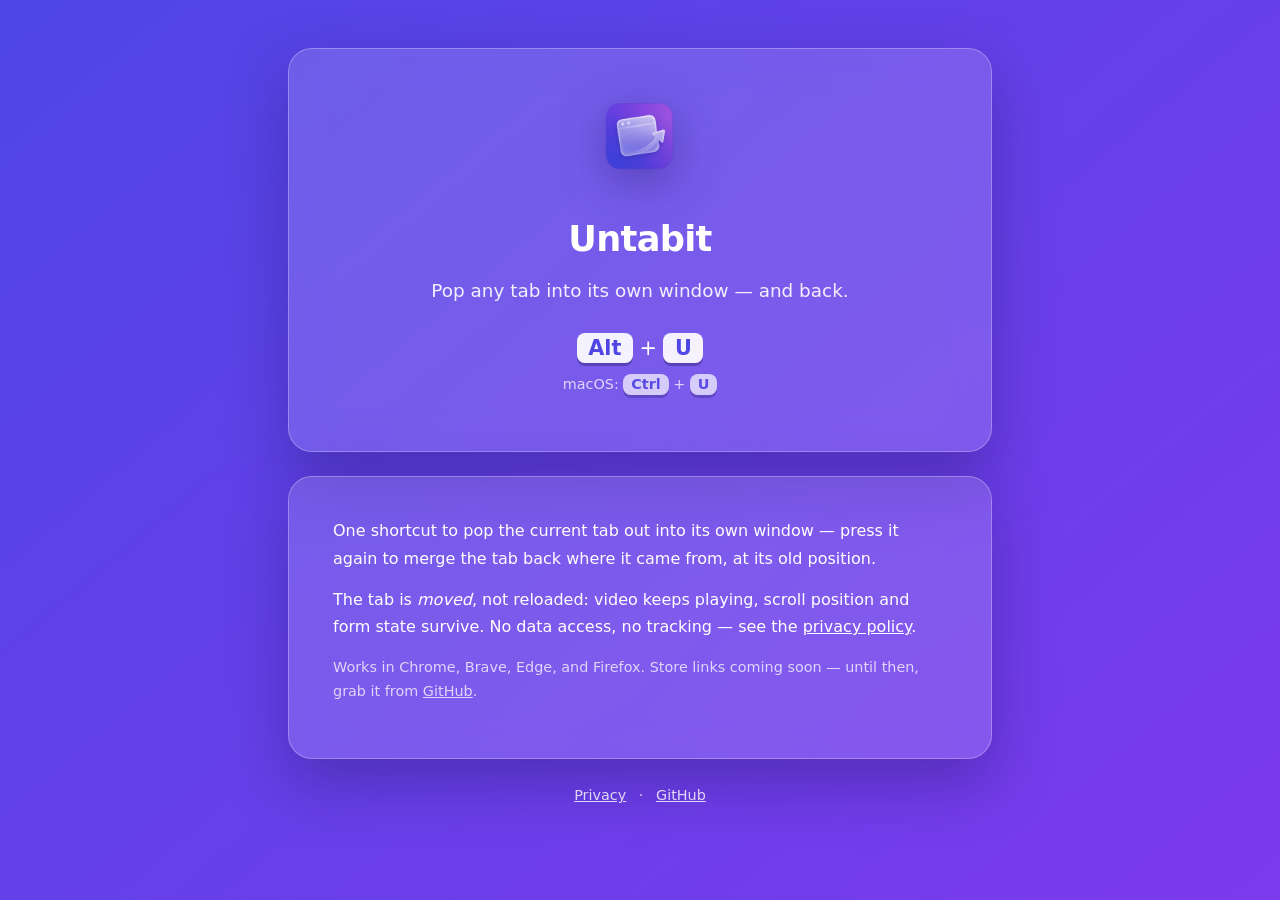
==== docs/index.html @ 325679d1 "docs(site): serve from untabit.dudesoft.app CNAME for the GitHub Pages custom domain; OG urls update" ====
<!DOCTYPE html>
<html lang="en">
<head>
<meta charset="utf-8">
<meta name="viewport" content="width=device-width, initial-scale=1">
<title>Untabit — Pop any tab into its own window</title>
<meta name="description" content="Untabit pops the current tab out into its own window — press again to merge it back. No reload, no data access. Chrome, Brave, Edge, Firefox.">
<meta property="og:type" content="website">
<meta property="og:site_name" content="Untabit">
<meta property="og:title" content="Untabit — Pop any tab into its own window">
<meta property="og:description" content="One shortcut pops the current tab out into its own window — press again to merge it back. No reload, no data access. Chrome, Brave, Edge, Firefox.">
<meta property="og:url" content="https://untabit.dudesoft.app/">
<meta property="og:image" content="https://untabit.dudesoft.app/og-image.png">
<meta property="og:image:width" content="1200">
<meta property="og:image:height" content="630">
<meta name="twitter:card" content="summary_large_image">
<link rel="icon" href="icon.png">
<link rel="stylesheet" href="style.css">
</head>
<body>
<div class="card hero">
  <img src="icon.png" alt="Untabit icon">
  <h1>Untabit</h1>
  <p class="tagline">Pop any tab into its own window — and back.</p>
  <p class="keys"><kbd>Alt</kbd> + <kbd>U</kbd></p>
  <p class="muted">macOS: <kbd>Ctrl</kbd> + <kbd>U</kbd></p>
</div>
<div class="card">
  <p>
    One shortcut to pop the current tab out into its own window — press
    it again to merge the tab back where it came from, at its old
    position.
  </p>
  <p>
    The tab is <em>moved</em>, not reloaded: video keeps playing, scroll
    position and form state survive. No data access, no tracking — see
    the <a href="privacy.html">privacy policy</a>.
  </p>
  <p class="muted">
    Works in Chrome, Brave, Edge, and Firefox. Store links coming soon —
    until then, grab it from
    <a href="https://github.com/pke/untabit">GitHub</a>.
  </p>
</div>
<footer>
  <a href="privacy.html">Privacy</a> ·
  <a href="https://github.com/pke/untabit">GitHub</a>
</footer>
</body>
</html>
---- docs/style.css ----
* { margin: 0; padding: 0; box-sizing: border-box; }

body {
  font-family: "Segoe UI", system-ui, -apple-system, sans-serif;
  min-height: 100vh;
  background: linear-gradient(140deg, #4f46e5 0%, #7c3aed 100%);
  color: #fff;
  line-height: 1.7;
  display: flex;
  flex-direction: column;
  align-items: center;
  padding: 3rem 1rem;
}

.card {
  width: 100%;
  max-width: 44rem;
  background: rgba(255, 255, 255, 0.14);
  backdrop-filter: blur(18px);
  -webkit-backdrop-filter: blur(18px);
  border: 1px solid rgba(255, 255, 255, 0.28);
  border-radius: 24px;
  box-shadow: 0 24px 60px rgba(30, 20, 90, 0.35);
  padding: 2.5rem 2.75rem;
  margin-bottom: 1.5rem;
}

.hero {
  text-align: center;
}

.hero img {
  width: 96px;
  height: 96px;
  margin-bottom: 1rem;
  filter: drop-shadow(0 12px 24px rgba(30, 20, 90, 0.4));
}

h1 {
  font-size: 2.2rem;
  letter-spacing: -0.02em;
  margin-bottom: 0.4rem;
}

.tagline {
  font-size: 1.15rem;
  opacity: 0.9;
  margin-bottom: 1.5rem;
}

h2 {
  font-size: 1.15rem;
  margin: 1.6rem 0 0.4rem;
}

p { margin-bottom: 0.9rem; }

.muted {
  font-size: 0.9rem;
  opacity: 0.75;
}

a { color: #fff; }

kbd {
  background: rgba(255, 255, 255, 0.92);
  color: #4f46e5;
  font-family: inherit;
  font-weight: 600;
  border-radius: 8px;
  padding: 0.15em 0.55em;
  box-shadow: 0 3px 0 rgba(30, 20, 90, 0.35);
}

.keys {
  margin: 1.2rem 0 0.4rem;
  font-size: 1.3rem;
}

footer {
  font-size: 0.9rem;
  opacity: 0.8;
}

footer a { margin: 0 0.5rem; }
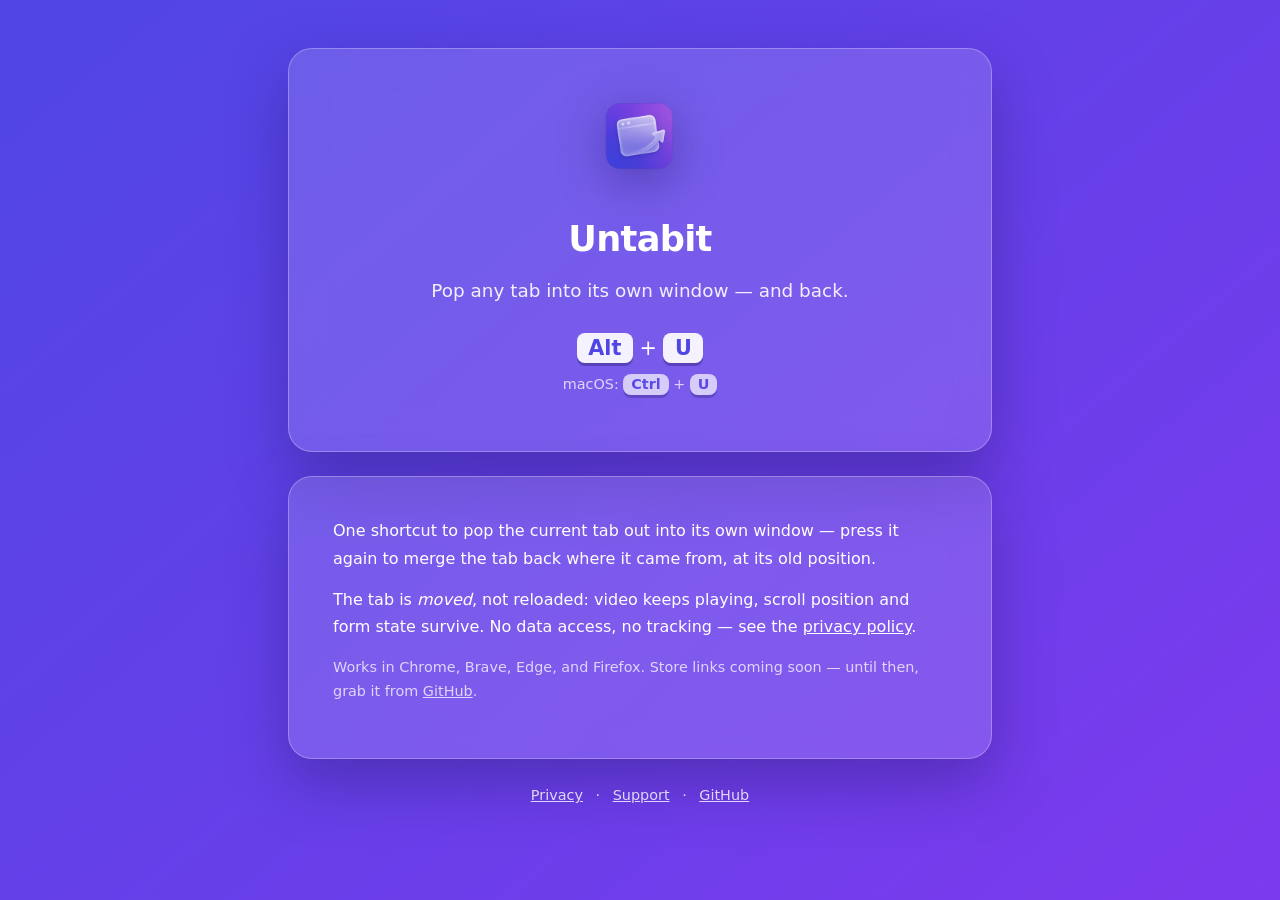
==== commit b79b9f0e: "docs(site): add support page with FAQ" ====
--- a/docs/index.html
+++ b/docs/index.html
@@ -34,7 +34,7 @@
   <p>
     The tab is <em>moved</em>, not reloaded: video keeps playing, scroll
     position and form state survive. No data access, no tracking — see
-    the <a href="privacy.html">privacy policy</a>.
+    the <a href="privacy">privacy policy</a>.
   </p>
   <p class="muted">
     Works in Chrome, Brave, Edge, and Firefox. Store links coming soon —
@@ -43,7 +43,8 @@
   </p>
 </div>
 <footer>
-  <a href="privacy.html">Privacy</a> ·
+  <a href="privacy">Privacy</a> ·
+  <a href="support">Support</a> ·
   <a href="https://github.com/pke/untabit">GitHub</a>
 </footer>
 </body>
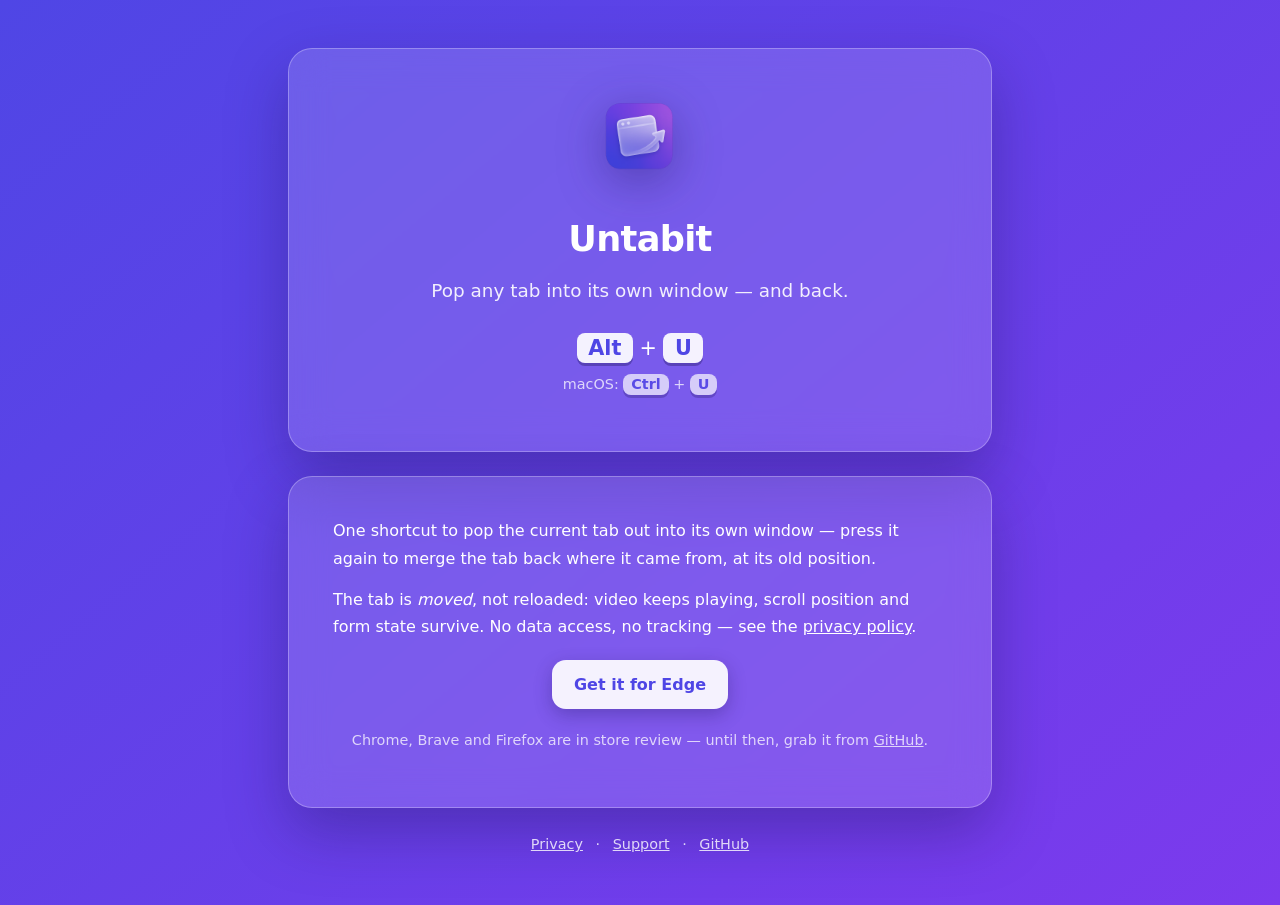
==== commit c09bab30: "docs: Edge store button, badge and listing link" ====
--- a/docs/index.html
+++ b/docs/index.html
@@ -36,10 +36,12 @@
     position and form state survive. No data access, no tracking — see
     the <a href="privacy">privacy policy</a>.
   </p>
-  <p class="muted">
-    Works in Chrome, Brave, Edge, and Firefox. Store links coming soon —
-    until then, grab it from
-    <a href="https://github.com/pke/untabit">GitHub</a>.
+  <p style="text-align:center">
+    <a class="store-btn" href="https://microsoftedge.microsoft.com/addons/detail/bedgnmhhpimjplapildaojdjfhhpgnpi">Get it for Edge</a>
+  </p>
+  <p class="muted" style="text-align:center">
+    Chrome, Brave and Firefox are in store review — until then, grab it
+    from <a href="https://github.com/pke/untabit">GitHub</a>.
   </p>
 </div>
 <footer>
--- a/docs/style.css
+++ b/docs/style.css
@@ -77,6 +77,22 @@
   font-size: 1.3rem;
 }
 
+.store-btn {
+  display: inline-block;
+  background: rgba(255, 255, 255, 0.92);
+  color: #4f46e5;
+  font-weight: 600;
+  text-decoration: none;
+  border-radius: 14px;
+  padding: 0.7rem 1.4rem;
+  margin: 0.3rem 0.4rem;
+  box-shadow: 0 6px 18px rgba(30, 20, 90, 0.3);
+}
+
+.store-btn:hover {
+  background: #fff;
+}
+
 footer {
   font-size: 0.9rem;
   opacity: 0.8;
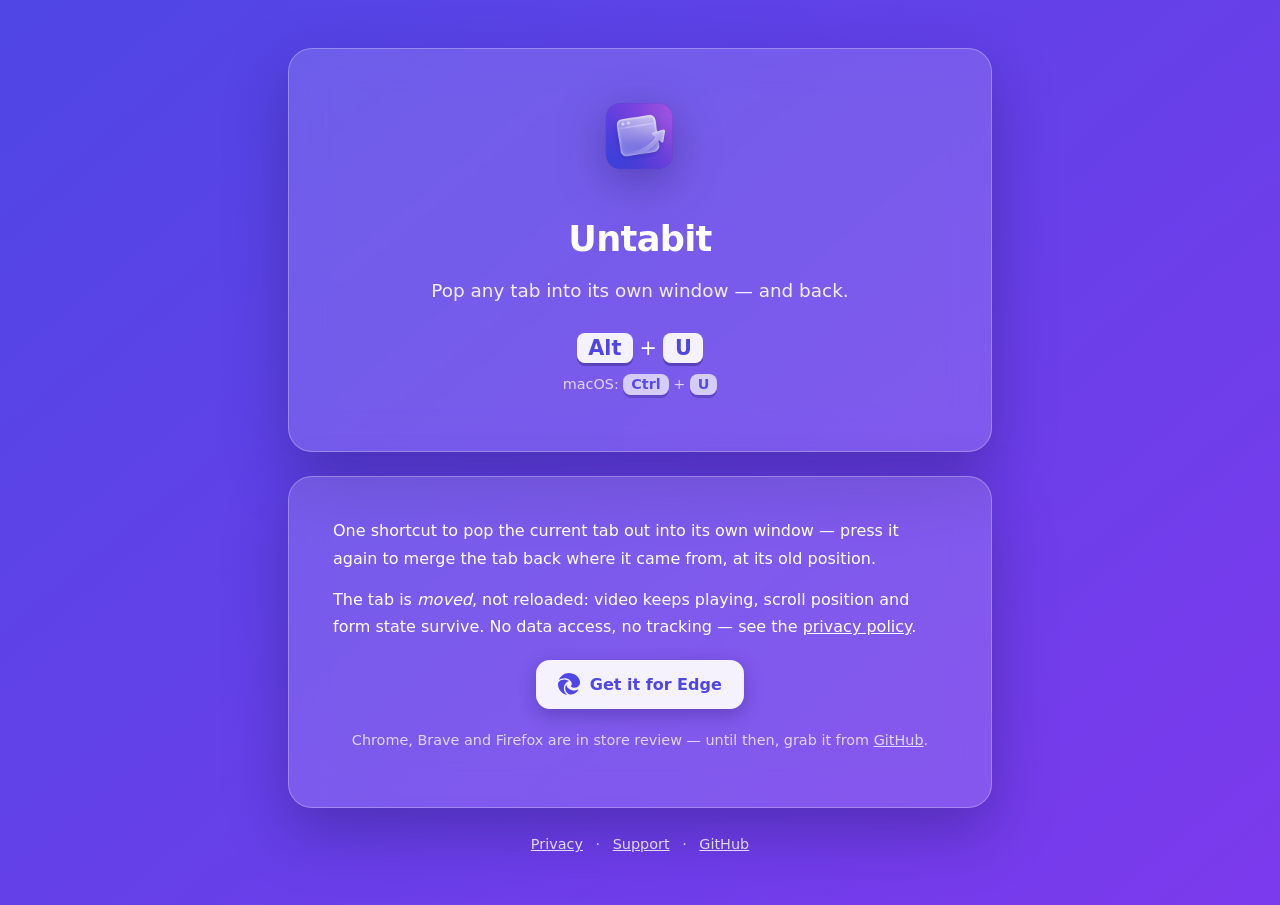
==== commit aab8d0e6: "docs(site): Edge logo (tinted) on the store button" ====
--- a/docs/index.html
+++ b/docs/index.html
@@ -37,7 +37,10 @@
     the <a href="privacy">privacy policy</a>.
   </p>
   <p style="text-align:center">
-    <a class="store-btn" href="https://microsoftedge.microsoft.com/addons/detail/bedgnmhhpimjplapildaojdjfhhpgnpi">Get it for Edge</a>
+    <a class="store-btn" href="https://microsoftedge.microsoft.com/addons/detail/bedgnmhhpimjplapildaojdjfhhpgnpi">
+      <svg viewBox="0 0 24 24" fill="currentColor" aria-hidden="true"><path d="M21.86 17.86q.14 0 .25.12.1.13.1.25t-.11.33l-.32.46-.43.53-.44.5q-.21.25-.38.42l-.22.23q-.58.53-1.34 1.04-.76.51-1.6.91-.86.4-1.74.64t-1.67.24q-.9 0-1.69-.28-.8-.28-1.48-.78-.68-.5-1.22-1.17-.53-.66-.92-1.44-.38-.77-.58-1.6-.2-.83-.2-1.67 0-1 .32-1.96.33-.97.87-1.8.14.95.55 1.77.41.82 1.02 1.5.6.68 1.38 1.21.78.54 1.64.9.86.36 1.77.56.92.2 1.8.2 1.12 0 2.18-.24 1.06-.23 2.06-.72l.2-.1.2-.05zm-15.5-1.27q0 1.1.27 2.15.27 1.06.78 2.03.51.96 1.24 1.77.74.82 1.66 1.4-1.47-.2-2.8-.74-1.33-.55-2.48-1.37-1.15-.83-2.08-1.9-.92-1.07-1.58-2.33T.36 14.94Q0 13.54 0 12.06q0-.81.32-1.49.31-.68.83-1.23.53-.55 1.2-.96.66-.4 1.35-.66.74-.27 1.5-.39.78-.12 1.55-.12.7 0 1.42.1.72.12 1.4.35.68.23 1.32.57.63.35 1.16.83-.35 0-.7.07-.33.07-.65.23v-.02q-.63.28-1.2.74-.57.46-1.05 1.04-.48.58-.87 1.26-.38.67-.65 1.39-.27.71-.42 1.44-.15.72-.15 1.38zM11.96.06q1.7 0 3.33.39 1.63.38 3.07 1.15 1.43.77 2.62 1.93 1.18 1.16 1.98 2.7.49.94.76 1.96.28 1 .28 2.08 0 .89-.23 1.7-.24.8-.69 1.48-.45.68-1.1 1.22-.64.53-1.45.88-.54.24-1.11.36-.58.13-1.16.13-.42 0-.97-.03-.54-.03-1.1-.12-.55-.1-1.05-.28-.5-.19-.84-.5-.12-.09-.23-.24-.1-.16-.1-.33 0-.15.16-.35.16-.2.35-.5.2-.28.36-.68.16-.4.16-.95 0-1.06-.4-1.96-.4-.91-1.06-1.64-.66-.74-1.52-1.28-.86-.55-1.79-.89-.84-.3-1.72-.44-.87-.14-1.76-.14-1.55 0-3.06.45T.94 7.55q.71-1.74 1.81-3.13 1.1-1.38 2.52-2.35Q6.68 1.1 8.37.58q1.7-.52 3.58-.52Z"/></svg>
+      Get it for Edge
+    </a>
   </p>
   <p class="muted" style="text-align:center">
     Chrome, Brave and Firefox are in store review — until then, grab it
--- a/docs/style.css
+++ b/docs/style.css
@@ -78,7 +78,9 @@
 }
 
 .store-btn {
-  display: inline-block;
+  display: inline-flex;
+  align-items: center;
+  gap: 0.6rem;
   background: rgba(255, 255, 255, 0.92);
   color: #4f46e5;
   font-weight: 600;
@@ -87,6 +89,12 @@
   padding: 0.7rem 1.4rem;
   margin: 0.3rem 0.4rem;
   box-shadow: 0 6px 18px rgba(30, 20, 90, 0.3);
+}
+
+.store-btn svg {
+  width: 22px;
+  height: 22px;
+  flex: none;
 }
 
 .store-btn:hover {
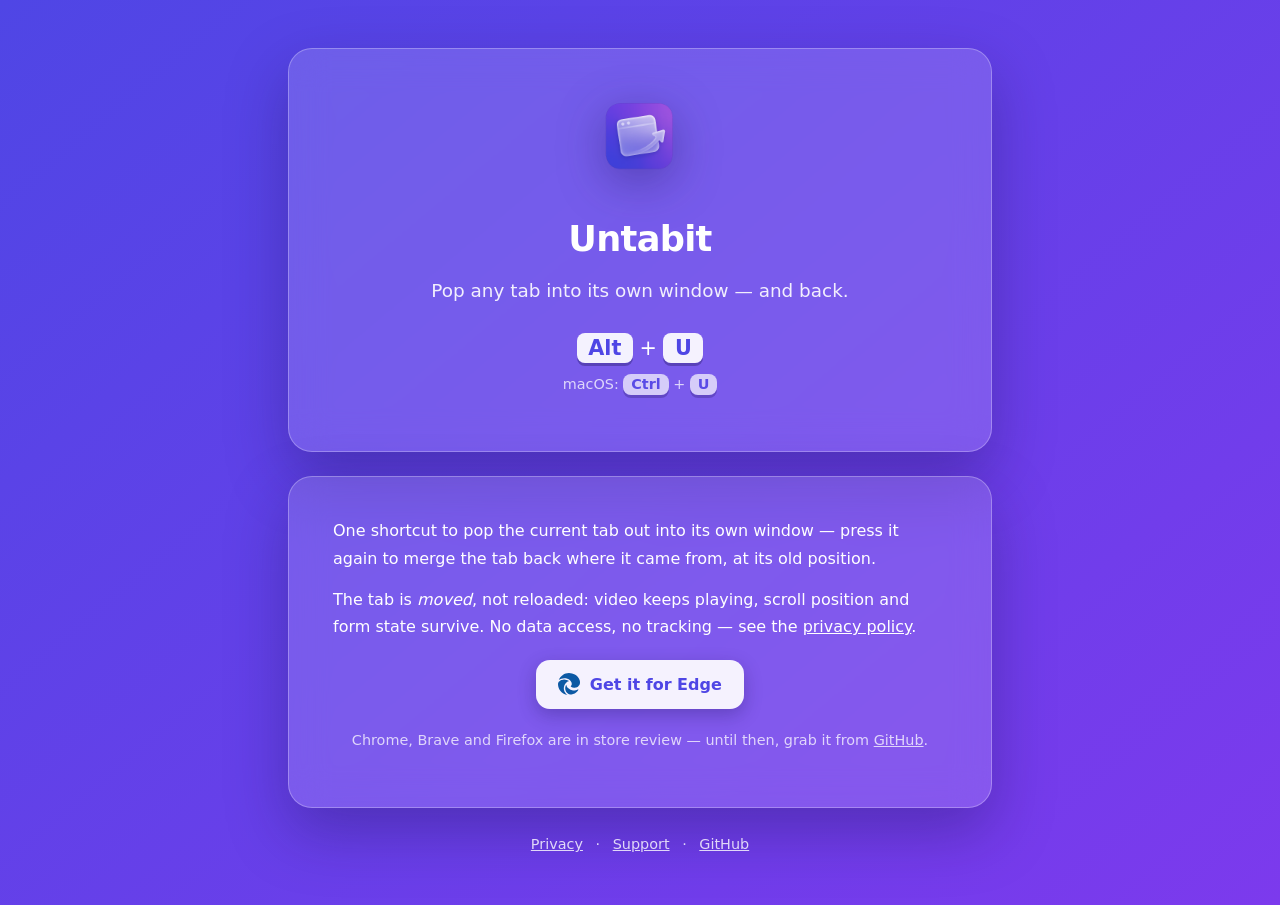
==== commit 0446897e: "docs(site): Edge logo in Edge blue instead of tint" ====
--- a/docs/index.html
+++ b/docs/index.html
@@ -38,7 +38,7 @@
   </p>
   <p style="text-align:center">
     <a class="store-btn" href="https://microsoftedge.microsoft.com/addons/detail/bedgnmhhpimjplapildaojdjfhhpgnpi">
-      <svg viewBox="0 0 24 24" fill="currentColor" aria-hidden="true"><path d="M21.86 17.86q.14 0 .25.12.1.13.1.25t-.11.33l-.32.46-.43.53-.44.5q-.21.25-.38.42l-.22.23q-.58.53-1.34 1.04-.76.51-1.6.91-.86.4-1.74.64t-1.67.24q-.9 0-1.69-.28-.8-.28-1.48-.78-.68-.5-1.22-1.17-.53-.66-.92-1.44-.38-.77-.58-1.6-.2-.83-.2-1.67 0-1 .32-1.96.33-.97.87-1.8.14.95.55 1.77.41.82 1.02 1.5.6.68 1.38 1.21.78.54 1.64.9.86.36 1.77.56.92.2 1.8.2 1.12 0 2.18-.24 1.06-.23 2.06-.72l.2-.1.2-.05zm-15.5-1.27q0 1.1.27 2.15.27 1.06.78 2.03.51.96 1.24 1.77.74.82 1.66 1.4-1.47-.2-2.8-.74-1.33-.55-2.48-1.37-1.15-.83-2.08-1.9-.92-1.07-1.58-2.33T.36 14.94Q0 13.54 0 12.06q0-.81.32-1.49.31-.68.83-1.23.53-.55 1.2-.96.66-.4 1.35-.66.74-.27 1.5-.39.78-.12 1.55-.12.7 0 1.42.1.72.12 1.4.35.68.23 1.32.57.63.35 1.16.83-.35 0-.7.07-.33.07-.65.23v-.02q-.63.28-1.2.74-.57.46-1.05 1.04-.48.58-.87 1.26-.38.67-.65 1.39-.27.71-.42 1.44-.15.72-.15 1.38zM11.96.06q1.7 0 3.33.39 1.63.38 3.07 1.15 1.43.77 2.62 1.93 1.18 1.16 1.98 2.7.49.94.76 1.96.28 1 .28 2.08 0 .89-.23 1.7-.24.8-.69 1.48-.45.68-1.1 1.22-.64.53-1.45.88-.54.24-1.11.36-.58.13-1.16.13-.42 0-.97-.03-.54-.03-1.1-.12-.55-.1-1.05-.28-.5-.19-.84-.5-.12-.09-.23-.24-.1-.16-.1-.33 0-.15.16-.35.16-.2.35-.5.2-.28.36-.68.16-.4.16-.95 0-1.06-.4-1.96-.4-.91-1.06-1.64-.66-.74-1.52-1.28-.86-.55-1.79-.89-.84-.3-1.72-.44-.87-.14-1.76-.14-1.55 0-3.06.45T.94 7.55q.71-1.74 1.81-3.13 1.1-1.38 2.52-2.35Q6.68 1.1 8.37.58q1.7-.52 3.58-.52Z"/></svg>
+      <svg viewBox="0 0 24 24" fill="currentColor" style="color:#0c59a4" aria-hidden="true"><path d="M21.86 17.86q.14 0 .25.12.1.13.1.25t-.11.33l-.32.46-.43.53-.44.5q-.21.25-.38.42l-.22.23q-.58.53-1.34 1.04-.76.51-1.6.91-.86.4-1.74.64t-1.67.24q-.9 0-1.69-.28-.8-.28-1.48-.78-.68-.5-1.22-1.17-.53-.66-.92-1.44-.38-.77-.58-1.6-.2-.83-.2-1.67 0-1 .32-1.96.33-.97.87-1.8.14.95.55 1.77.41.82 1.02 1.5.6.68 1.38 1.21.78.54 1.64.9.86.36 1.77.56.92.2 1.8.2 1.12 0 2.18-.24 1.06-.23 2.06-.72l.2-.1.2-.05zm-15.5-1.27q0 1.1.27 2.15.27 1.06.78 2.03.51.96 1.24 1.77.74.82 1.66 1.4-1.47-.2-2.8-.74-1.33-.55-2.48-1.37-1.15-.83-2.08-1.9-.92-1.07-1.58-2.33T.36 14.94Q0 13.54 0 12.06q0-.81.32-1.49.31-.68.83-1.23.53-.55 1.2-.96.66-.4 1.35-.66.74-.27 1.5-.39.78-.12 1.55-.12.7 0 1.42.1.72.12 1.4.35.68.23 1.32.57.63.35 1.16.83-.35 0-.7.07-.33.07-.65.23v-.02q-.63.28-1.2.74-.57.46-1.05 1.04-.48.58-.87 1.26-.38.67-.65 1.39-.27.71-.42 1.44-.15.72-.15 1.38zM11.96.06q1.7 0 3.33.39 1.63.38 3.07 1.15 1.43.77 2.62 1.93 1.18 1.16 1.98 2.7.49.94.76 1.96.28 1 .28 2.08 0 .89-.23 1.7-.24.8-.69 1.48-.45.68-1.1 1.22-.64.53-1.45.88-.54.24-1.11.36-.58.13-1.16.13-.42 0-.97-.03-.54-.03-1.1-.12-.55-.1-1.05-.28-.5-.19-.84-.5-.12-.09-.23-.24-.1-.16-.1-.33 0-.15.16-.35.16-.2.35-.5.2-.28.36-.68.16-.4.16-.95 0-1.06-.4-1.96-.4-.91-1.06-1.64-.66-.74-1.52-1.28-.86-.55-1.79-.89-.84-.3-1.72-.44-.87-.14-1.76-.14-1.55 0-3.06.45T.94 7.55q.71-1.74 1.81-3.13 1.1-1.38 2.52-2.35Q6.68 1.1 8.37.58q1.7-.52 3.58-.52Z"/></svg>
       Get it for Edge
     </a>
   </p>
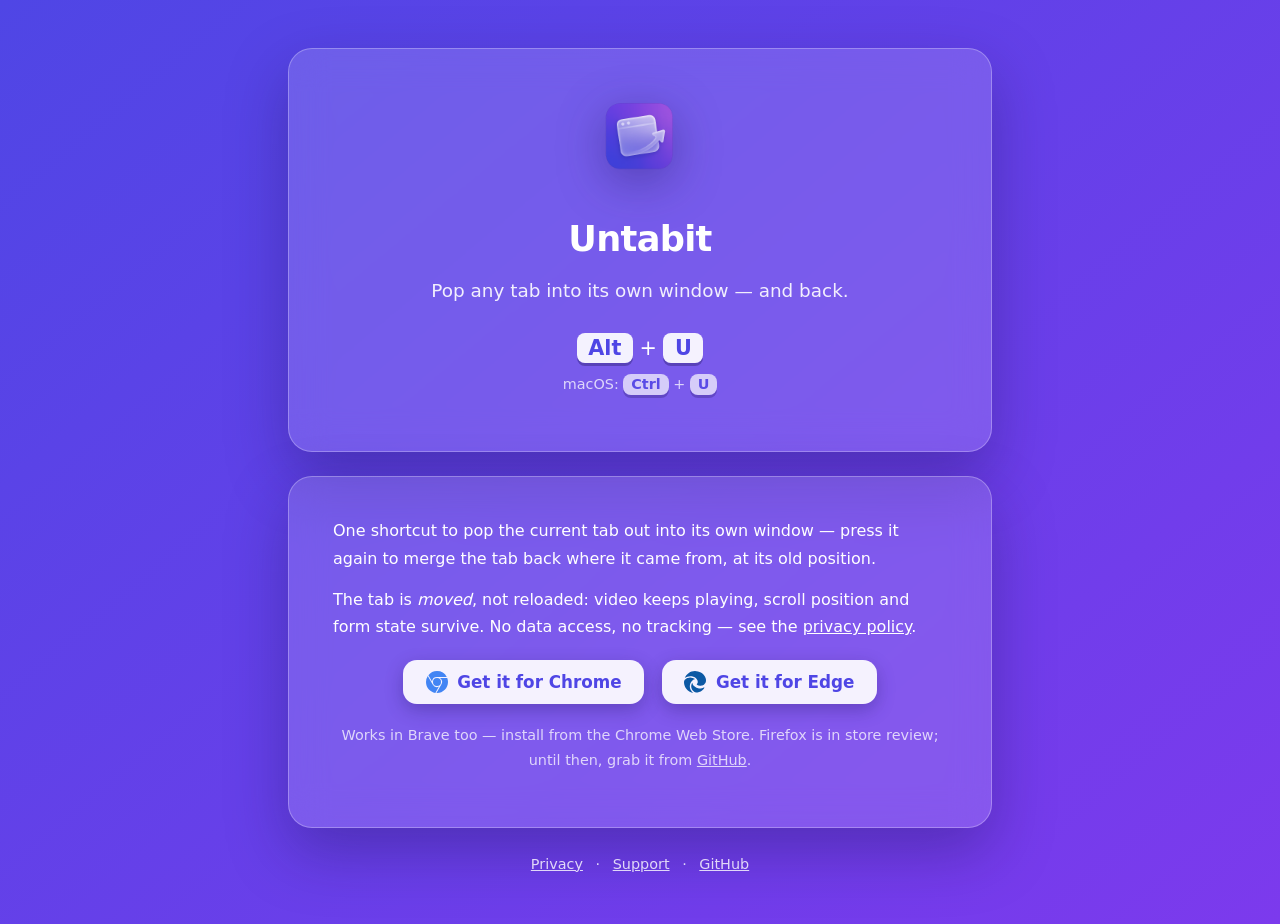
==== commit 7b0f9719: "docs: Chrome Web Store button and release note" ====
--- a/docs/index.html
+++ b/docs/index.html
@@ -37,14 +37,19 @@
     the <a href="privacy">privacy policy</a>.
   </p>
   <p style="text-align:center">
+    <a class="store-btn" href="https://chromewebstore.google.com/detail/jfdejeecmmellhpmbcjkkmegegahifkh">
+      <svg viewBox="0 0 24 24" fill="currentColor" style="color:#4285f4" aria-hidden="true"><path d="M12 0C8.21 0 4.831 1.757 2.632 4.501l3.953 6.848A5.454 5.454 0 0 1 12 6.545h10.691A12 12 0 0 0 12 0zM1.931 5.47A11.943 11.943 0 0 0 0 12c0 6.012 4.42 10.991 10.189 11.864l3.953-6.847a5.45 5.45 0 0 1-6.865-2.29zm13.342 2.166a5.446 5.446 0 0 1 1.45 7.09l.002.001h-.002l-5.344 9.257c.206.01.413.016.621.016 6.627 0 12-5.373 12-12 0-1.54-.29-3.011-.818-4.364zM12 16.364a4.364 4.364 0 1 1 0-8.728 4.364 4.364 0 0 1 0 8.728Z"/></svg>
+      Get it for Chrome
+    </a>
     <a class="store-btn" href="https://microsoftedge.microsoft.com/addons/detail/bedgnmhhpimjplapildaojdjfhhpgnpi">
       <svg viewBox="0 0 24 24" fill="currentColor" style="color:#0c59a4" aria-hidden="true"><path d="M21.86 17.86q.14 0 .25.12.1.13.1.25t-.11.33l-.32.46-.43.53-.44.5q-.21.25-.38.42l-.22.23q-.58.53-1.34 1.04-.76.51-1.6.91-.86.4-1.74.64t-1.67.24q-.9 0-1.69-.28-.8-.28-1.48-.78-.68-.5-1.22-1.17-.53-.66-.92-1.44-.38-.77-.58-1.6-.2-.83-.2-1.67 0-1 .32-1.96.33-.97.87-1.8.14.95.55 1.77.41.82 1.02 1.5.6.68 1.38 1.21.78.54 1.64.9.86.36 1.77.56.92.2 1.8.2 1.12 0 2.18-.24 1.06-.23 2.06-.72l.2-.1.2-.05zm-15.5-1.27q0 1.1.27 2.15.27 1.06.78 2.03.51.96 1.24 1.77.74.82 1.66 1.4-1.47-.2-2.8-.74-1.33-.55-2.48-1.37-1.15-.83-2.08-1.9-.92-1.07-1.58-2.33T.36 14.94Q0 13.54 0 12.06q0-.81.32-1.49.31-.68.83-1.23.53-.55 1.2-.96.66-.4 1.35-.66.74-.27 1.5-.39.78-.12 1.55-.12.7 0 1.42.1.72.12 1.4.35.68.23 1.32.57.63.35 1.16.83-.35 0-.7.07-.33.07-.65.23v-.02q-.63.28-1.2.74-.57.46-1.05 1.04-.48.58-.87 1.26-.38.67-.65 1.39-.27.71-.42 1.44-.15.72-.15 1.38zM11.96.06q1.7 0 3.33.39 1.63.38 3.07 1.15 1.43.77 2.62 1.93 1.18 1.16 1.98 2.7.49.94.76 1.96.28 1 .28 2.08 0 .89-.23 1.7-.24.8-.69 1.48-.45.68-1.1 1.22-.64.53-1.45.88-.54.24-1.11.36-.58.13-1.16.13-.42 0-.97-.03-.54-.03-1.1-.12-.55-.1-1.05-.28-.5-.19-.84-.5-.12-.09-.23-.24-.1-.16-.1-.33 0-.15.16-.35.16-.2.35-.5.2-.28.36-.68.16-.4.16-.95 0-1.06-.4-1.96-.4-.91-1.06-1.64-.66-.74-1.52-1.28-.86-.55-1.79-.89-.84-.3-1.72-.44-.87-.14-1.76-.14-1.55 0-3.06.45T.94 7.55q.71-1.74 1.81-3.13 1.1-1.38 2.52-2.35Q6.68 1.1 8.37.58q1.7-.52 3.58-.52Z"/></svg>
       Get it for Edge
     </a>
   </p>
   <p class="muted" style="text-align:center">
-    Chrome, Brave and Firefox are in store review — until then, grab it
-    from <a href="https://github.com/pke/untabit">GitHub</a>.
+    Works in Brave too — install from the Chrome Web Store. Firefox is
+    in store review; until then, grab it from
+    <a href="https://github.com/pke/untabit">GitHub</a>.
   </p>
 </div>
 <footer>
--- a/docs/style.css
+++ b/docs/style.css
@@ -84,6 +84,8 @@
   background: rgba(255, 255, 255, 0.92);
   color: #4f46e5;
   font-weight: 600;
+  font-size: 1.05rem;
+  line-height: 1.2;
   text-decoration: none;
   border-radius: 14px;
   padding: 0.7rem 1.4rem;
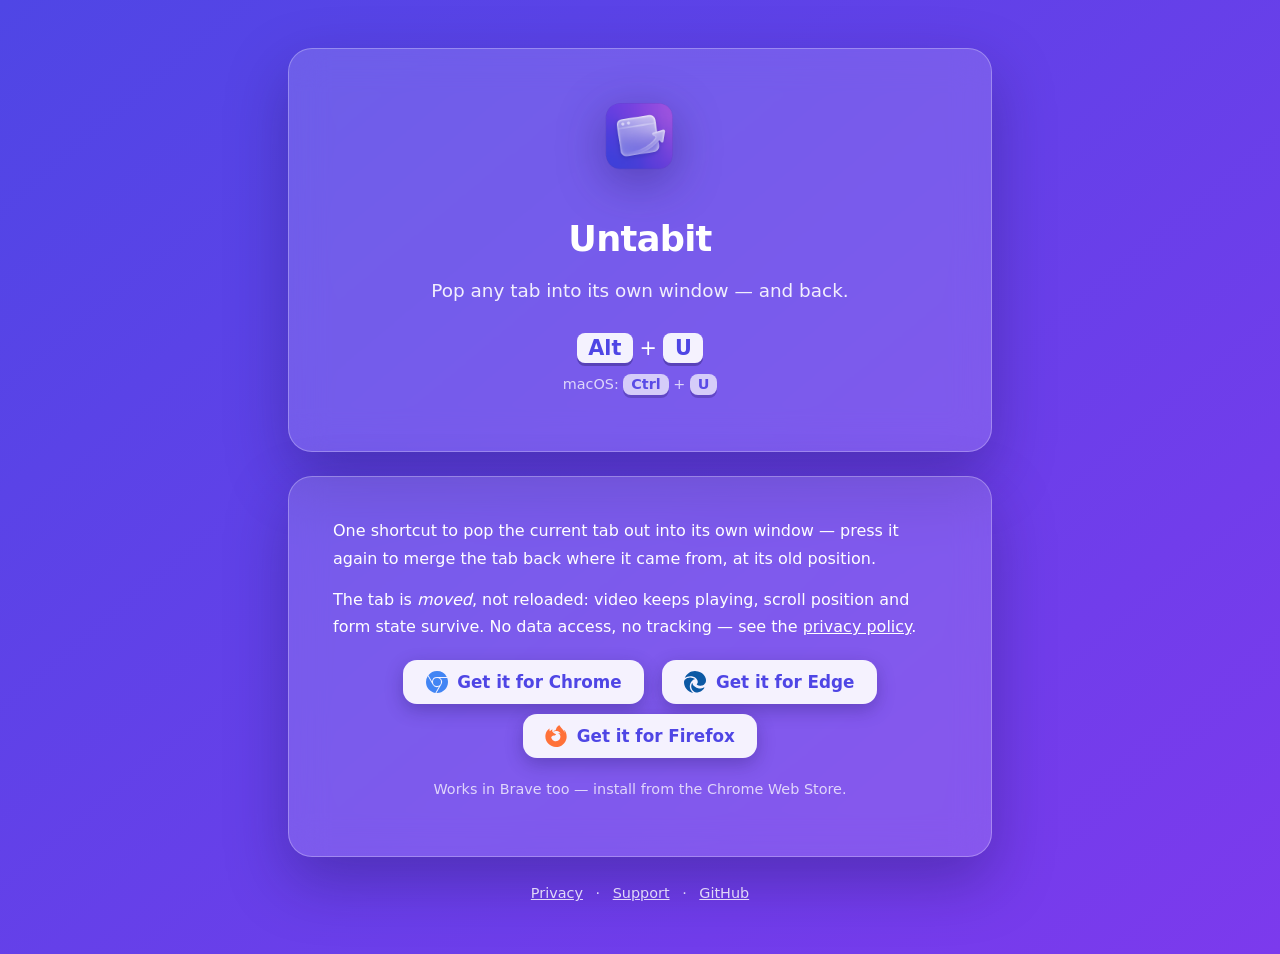
==== commit 203b4f43: "docs: Firefox Add-ons button, badges and listing link" ====
--- a/docs/index.html
+++ b/docs/index.html
@@ -45,11 +45,13 @@
       <svg viewBox="0 0 24 24" fill="currentColor" style="color:#0c59a4" aria-hidden="true"><path d="M21.86 17.86q.14 0 .25.12.1.13.1.25t-.11.33l-.32.46-.43.53-.44.5q-.21.25-.38.42l-.22.23q-.58.53-1.34 1.04-.76.51-1.6.91-.86.4-1.74.64t-1.67.24q-.9 0-1.69-.28-.8-.28-1.48-.78-.68-.5-1.22-1.17-.53-.66-.92-1.44-.38-.77-.58-1.6-.2-.83-.2-1.67 0-1 .32-1.96.33-.97.87-1.8.14.95.55 1.77.41.82 1.02 1.5.6.68 1.38 1.21.78.54 1.64.9.86.36 1.77.56.92.2 1.8.2 1.12 0 2.18-.24 1.06-.23 2.06-.72l.2-.1.2-.05zm-15.5-1.27q0 1.1.27 2.15.27 1.06.78 2.03.51.96 1.24 1.77.74.82 1.66 1.4-1.47-.2-2.8-.74-1.33-.55-2.48-1.37-1.15-.83-2.08-1.9-.92-1.07-1.58-2.33T.36 14.94Q0 13.54 0 12.06q0-.81.32-1.49.31-.68.83-1.23.53-.55 1.2-.96.66-.4 1.35-.66.74-.27 1.5-.39.78-.12 1.55-.12.7 0 1.42.1.72.12 1.4.35.68.23 1.32.57.63.35 1.16.83-.35 0-.7.07-.33.07-.65.23v-.02q-.63.28-1.2.74-.57.46-1.05 1.04-.48.58-.87 1.26-.38.67-.65 1.39-.27.71-.42 1.44-.15.72-.15 1.38zM11.96.06q1.7 0 3.33.39 1.63.38 3.07 1.15 1.43.77 2.62 1.93 1.18 1.16 1.98 2.7.49.94.76 1.96.28 1 .28 2.08 0 .89-.23 1.7-.24.8-.69 1.48-.45.68-1.1 1.22-.64.53-1.45.88-.54.24-1.11.36-.58.13-1.16.13-.42 0-.97-.03-.54-.03-1.1-.12-.55-.1-1.05-.28-.5-.19-.84-.5-.12-.09-.23-.24-.1-.16-.1-.33 0-.15.16-.35.16-.2.35-.5.2-.28.36-.68.16-.4.16-.95 0-1.06-.4-1.96-.4-.91-1.06-1.64-.66-.74-1.52-1.28-.86-.55-1.79-.89-.84-.3-1.72-.44-.87-.14-1.76-.14-1.55 0-3.06.45T.94 7.55q.71-1.74 1.81-3.13 1.1-1.38 2.52-2.35Q6.68 1.1 8.37.58q1.7-.52 3.58-.52Z"/></svg>
       Get it for Edge
     </a>
+    <a class="store-btn" href="https://addons.mozilla.org/firefox/addon/untabit/">
+      <svg viewBox="0 0 24 24" fill="currentColor" style="color:#ff7139" aria-hidden="true"><path d="M8.824 7.287c.008 0 .004 0 0 0zm-2.8-1.4c.006 0 .003 0 0 0zm16.754 2.161c-.505-1.215-1.53-2.528-2.333-2.943.654 1.283 1.033 2.57 1.177 3.53l.002.02c-1.314-3.278-3.544-4.6-5.366-7.477-.091-.147-.184-.292-.273-.446a3.545 3.545 0 01-.13-.24 2.118 2.118 0 01-.172-.46.03.03 0 00-.027-.03.038.038 0 00-.021 0l-.006.001a.037.037 0 00-.01.005L15.624 0c-2.585 1.515-3.657 4.168-3.932 5.856a6.197 6.197 0 00-2.305.587.297.297 0 00-.147.37c.057.162.24.24.396.17a5.622 5.622 0 012.008-.523l.067-.005a5.847 5.847 0 011.957.222l.095.03a5.816 5.816 0 01.616.228c.08.036.16.073.238.112l.107.055a5.835 5.835 0 01.368.211 5.953 5.953 0 012.034 2.104c-.62-.437-1.733-.868-2.803-.681 4.183 2.09 3.06 9.292-2.737 9.02a5.164 5.164 0 01-1.513-.292 4.42 4.42 0 01-.538-.232c-1.42-.735-2.593-2.121-2.74-3.806 0 0 .537-2 3.845-2 .357 0 1.38-.998 1.398-1.287-.005-.095-2.029-.9-2.817-1.677-.422-.416-.622-.616-.8-.767a3.47 3.47 0 00-.301-.227 5.388 5.388 0 01-.032-2.842c-1.195.544-2.124 1.403-2.8 2.163h-.006c-.46-.584-.428-2.51-.402-2.913-.006-.025-.343.176-.389.206-.406.29-.787.616-1.136.974-.397.403-.76.839-1.085 1.303a9.816 9.816 0 00-1.562 3.52c-.003.013-.11.487-.19 1.073-.013.09-.026.181-.037.272a7.8 7.8 0 00-.069.667l-.002.034-.023.387-.001.06C.386 18.795 5.593 24 12.016 24c5.752 0 10.527-4.176 11.463-9.661.02-.149.035-.298.052-.448.232-1.994-.025-4.09-.753-5.844z"/></svg>
+      Get it for Firefox
+    </a>
   </p>
   <p class="muted" style="text-align:center">
-    Works in Brave too — install from the Chrome Web Store. Firefox is
-    in store review; until then, grab it from
-    <a href="https://github.com/pke/untabit">GitHub</a>.
+    Works in Brave too — install from the Chrome Web Store.
   </p>
 </div>
 <footer>
